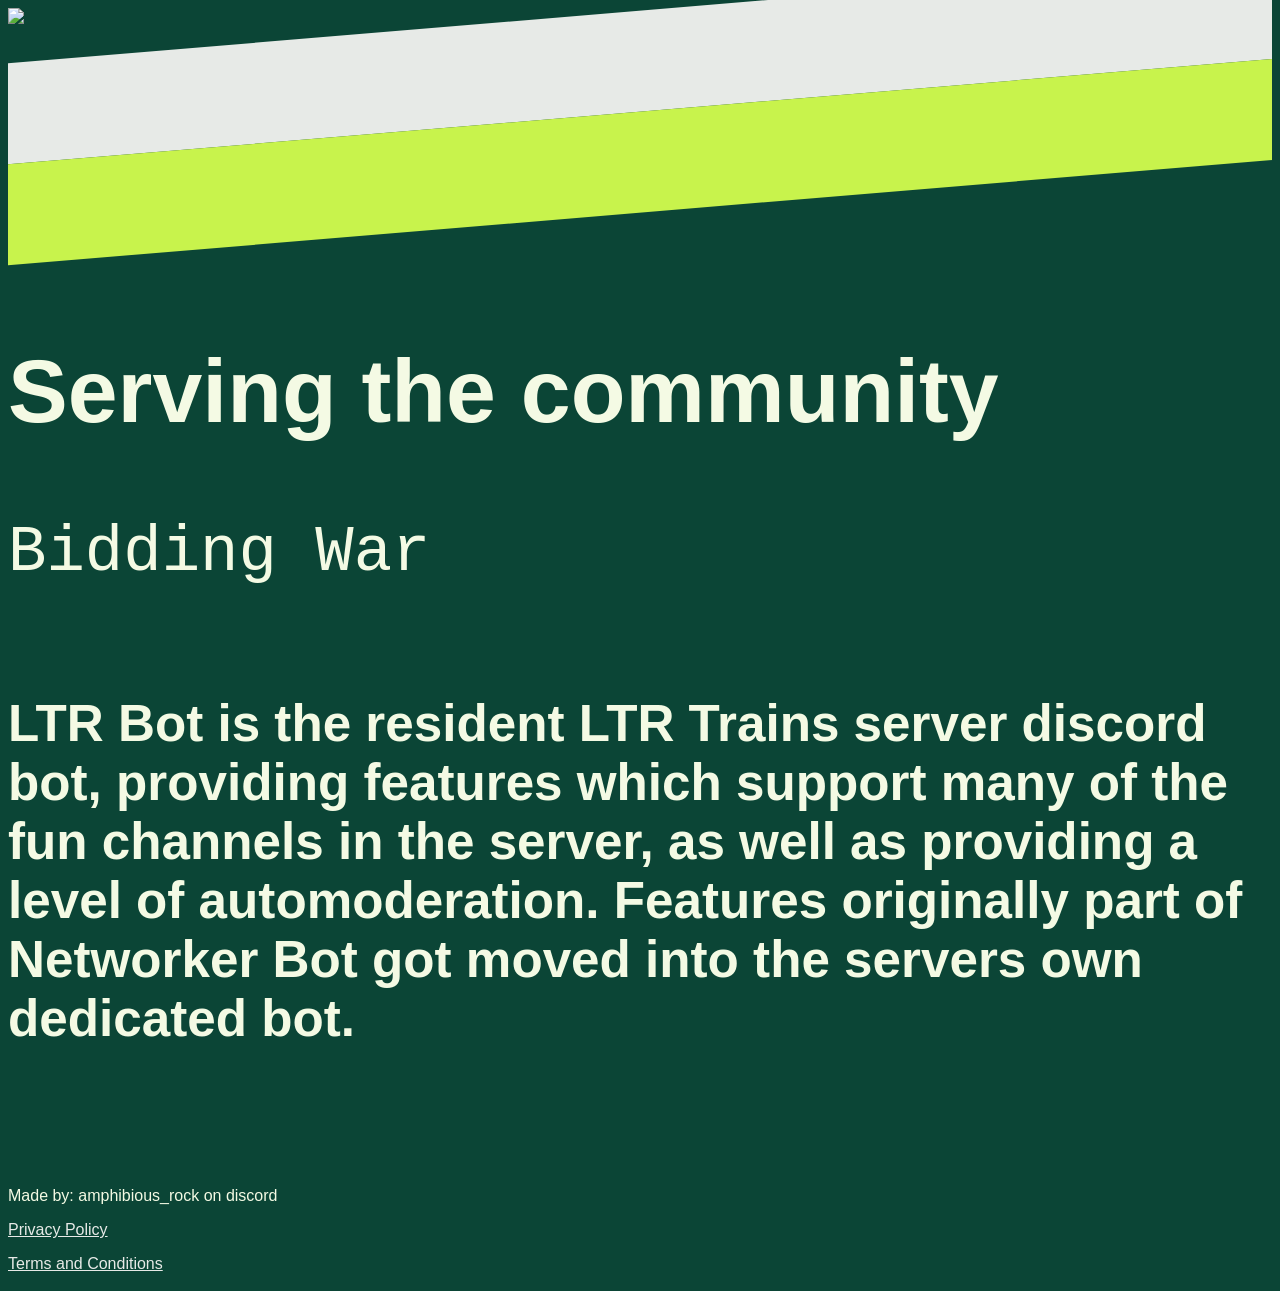
==== website/index.html @ 015c1226 "Create index.html" ====
<!DOCTYPE html>
<html>
<head>
    <title>LTR Bot</title>
    <meta name="viewport" content="width=device-width, initial-scale=1">
    <style>
        body{
            background-color: #0b4536;
            color: #f4fae4;
            font-family: Century Gothic, CenturyGothic, AppleGothic, sans-serif;
            font-style: normal;
            font-variant: normal;
        }
        
        h1{
            font-size: 10vw;
        }
        h2{
            font-size: 7vw;
        }

        section {
  width: 100%;
  /*   skew adds a 4.76 degree slope and the translateY equation is based on the fact that a 4.76 degree slope has a gradient of 1:12 */
  -webkit-transform: skew(0, -4.76deg) translateY(calc(50vw/-12));
      -ms-transform: skew(0, -4.76deg) translateY(calc(50vw/-12));
          transform: skew(0, -4.76deg) translateY(calc(50vw/-12));
  /*   And finally we account for the slope to make sure each section can occupy the full window... I added 10vw just to give it a little extra padding */
  min-height: calc(10vh - (10vw/-12));
}

section:not(:last-child) *{
  -webkit-transform: skew(0, 4.76deg) translateY(calc(50vw/12));
      -ms-transform: skew(0, 4.76deg) translateY(calc(50vw/12));
          transform: skew(0, 4.76deg) translateY(calc(50vw/12));
  margin-top: calc(10vw/-12);
}
  
section:last-child {
  position: relative;
  -webkit-transform: skew(0);
      -ms-transform: skew(0);
          transform: skew(0);
  margin-top: calc(10vw/-12);
  padding-top: calc(10vw/12);
  min-height: 10vh;
  z-index: -1;
}





/* COLORS AND OTHER STYLES TO ILLUSTRATE SECTIONS */
section:nth-child(1) {
  background-color: #e7eae7;
}
section:nth-child(2) {
  background-color: #c8f34c;
}
section:nth-child(3) {
  background-color: #0b4536;
}
section:nth-child(4) {
  background-color: #0b4536;
}


section{
  display: -webkit-box;
  display: -ms-flexbox;
  display: flex;
  -webkit-box-align: center;
      -ms-flex-align: center;
          align-items: center;
  -webkit-box-pack: center;
      -ms-flex-pack: center;
          justify-content: center;
}




    </style>
    

    <script>
        var example = ['Bidding War', 'Gif War', 'Photo Gallery', 'AutoMod', 'And More'];

        textSequence(0);
        function textSequence(i) {

            if (example.length > i) {
                setTimeout(function() {
                    document.getElementById("sequence").innerHTML = example[i];
                    textSequence(++i);
                }, 1000); // 1 second (in milliseconds)

            } else if (example.length == i) { // Loop
                textSequence(0);
            }

        }
    </script>



</head>




<body style="font-family: Century Gothic, CenturyGothic, AppleGothic, sans-serif;"">
    <img src="banner.png" width="100%">  
    <br><br><br>
    
    <div class="section-container">
    <section>
        <br>
    </section>

    <section>
        <br>
    </section>

    <h2>Serving the community</h2>
    <div id="sequence" style="font-size: 5vw; font-family: monospace;"></div>
    <br><br><br>
    
    <h3 style="font-size: 4vw;">LTR Bot is the resident LTR Trains server discord bot, providing features which support many of the
        fun channels in the server, as well as providing a level of automoderation. Features originally part of Networker Bot got moved into
        the servers own dedicated bot.   </h3>

    <br><br><br><br>


</body>

<footer>
  <p>Made by: amphibious_rock on discord</p>
  <p><a style="color:#e7eae7" href="url:privacy-policy">Privacy Policy</a></p>
  <p><a style="color:#e7eae7" href="url:privacy-policy">Terms and Conditions</a></p>
</footer>

</html>
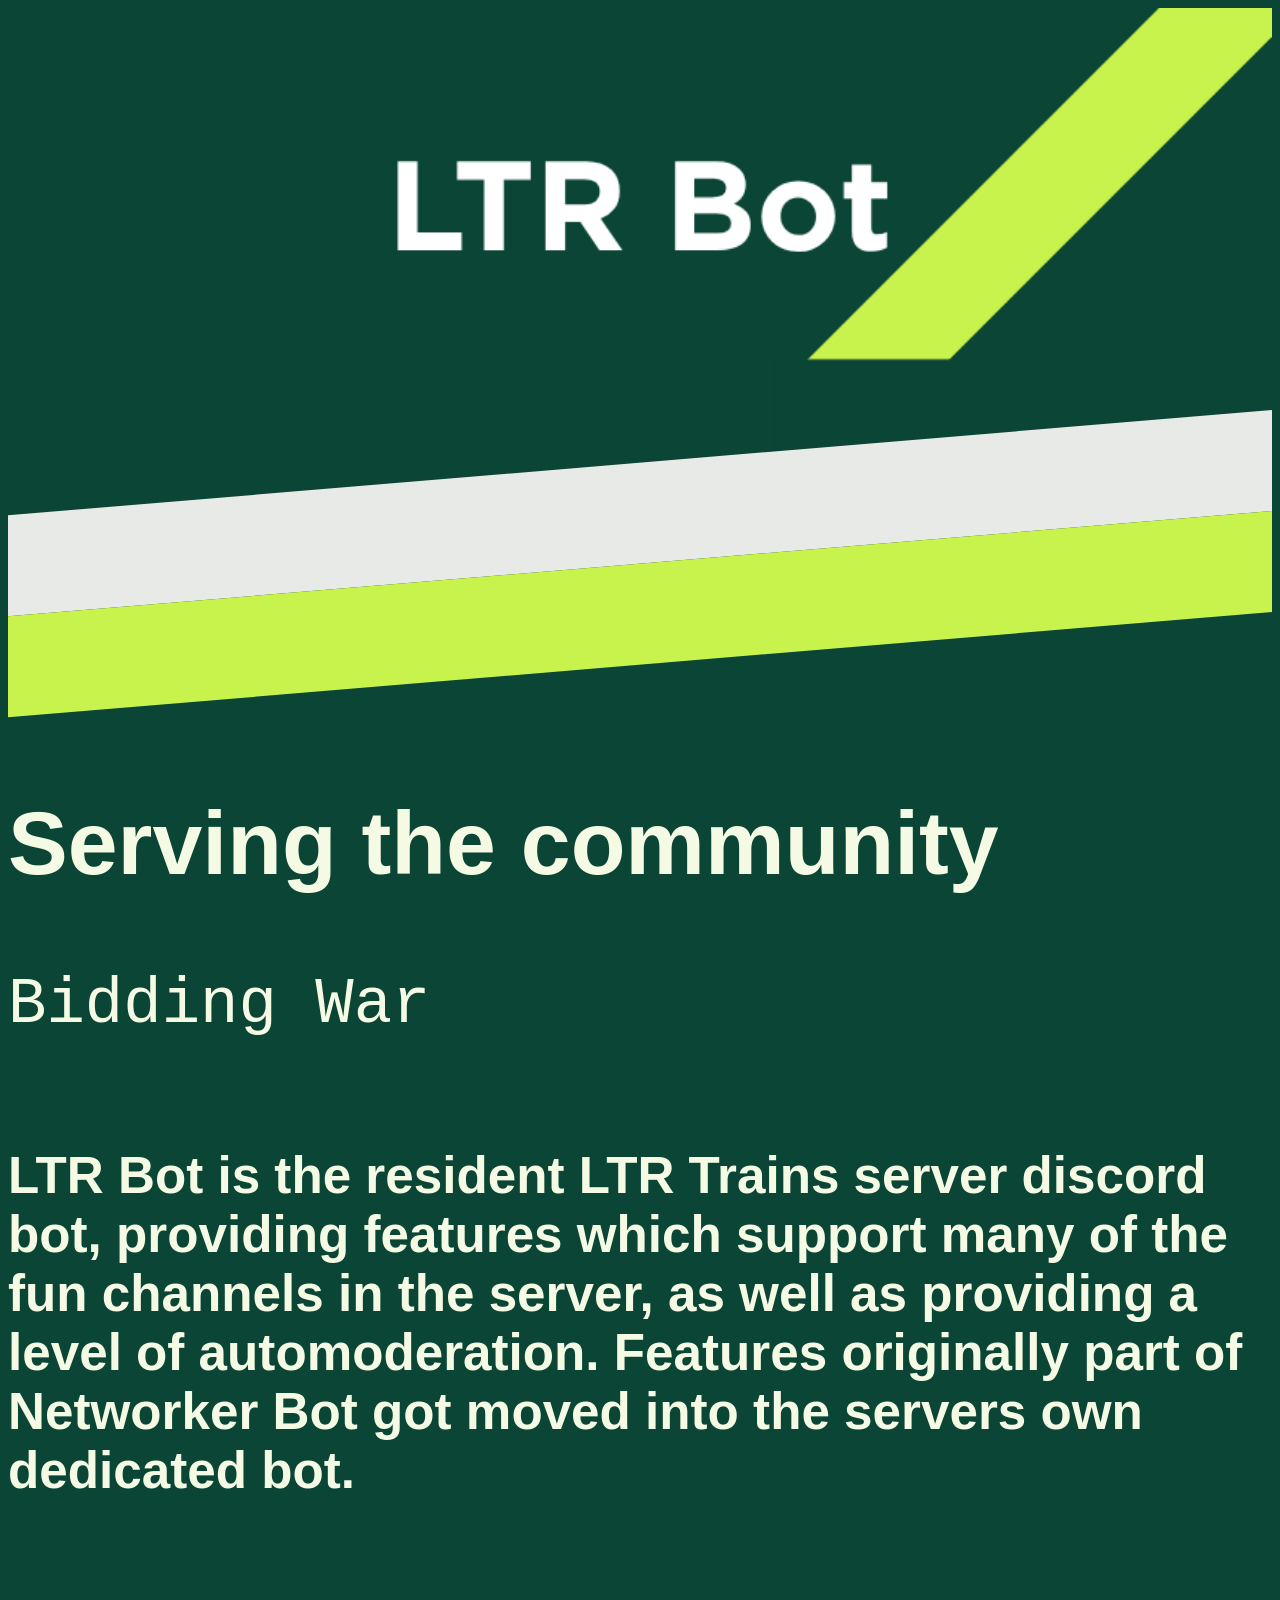
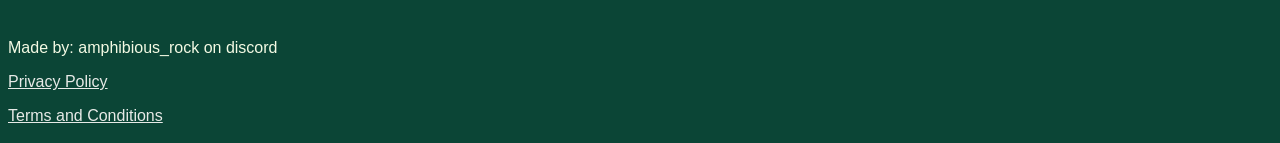
==== commit 10e116b2: "Update index.html" ====
--- a/website/index.html
+++ b/website/index.html
@@ -138,8 +138,8 @@
 
 <footer>
   <p>Made by: amphibious_rock on discord</p>
-  <p><a style="color:#e7eae7" href="url:privacy-policy">Privacy Policy</a></p>
-  <p><a style="color:#e7eae7" href="url:privacy-policy">Terms and Conditions</a></p>
+  <p><a style="color:#e7eae7" href="https://network-southwest.github.io/ltr-bot/website/privacy-policy.html">Privacy Policy</a></p>
+  <p><a style="color:#e7eae7" href="https://network-southwest.github.io/ltr-bot/website/coming-soon.html">Terms and Conditions</a></p>
 </footer>
 
 </html>
